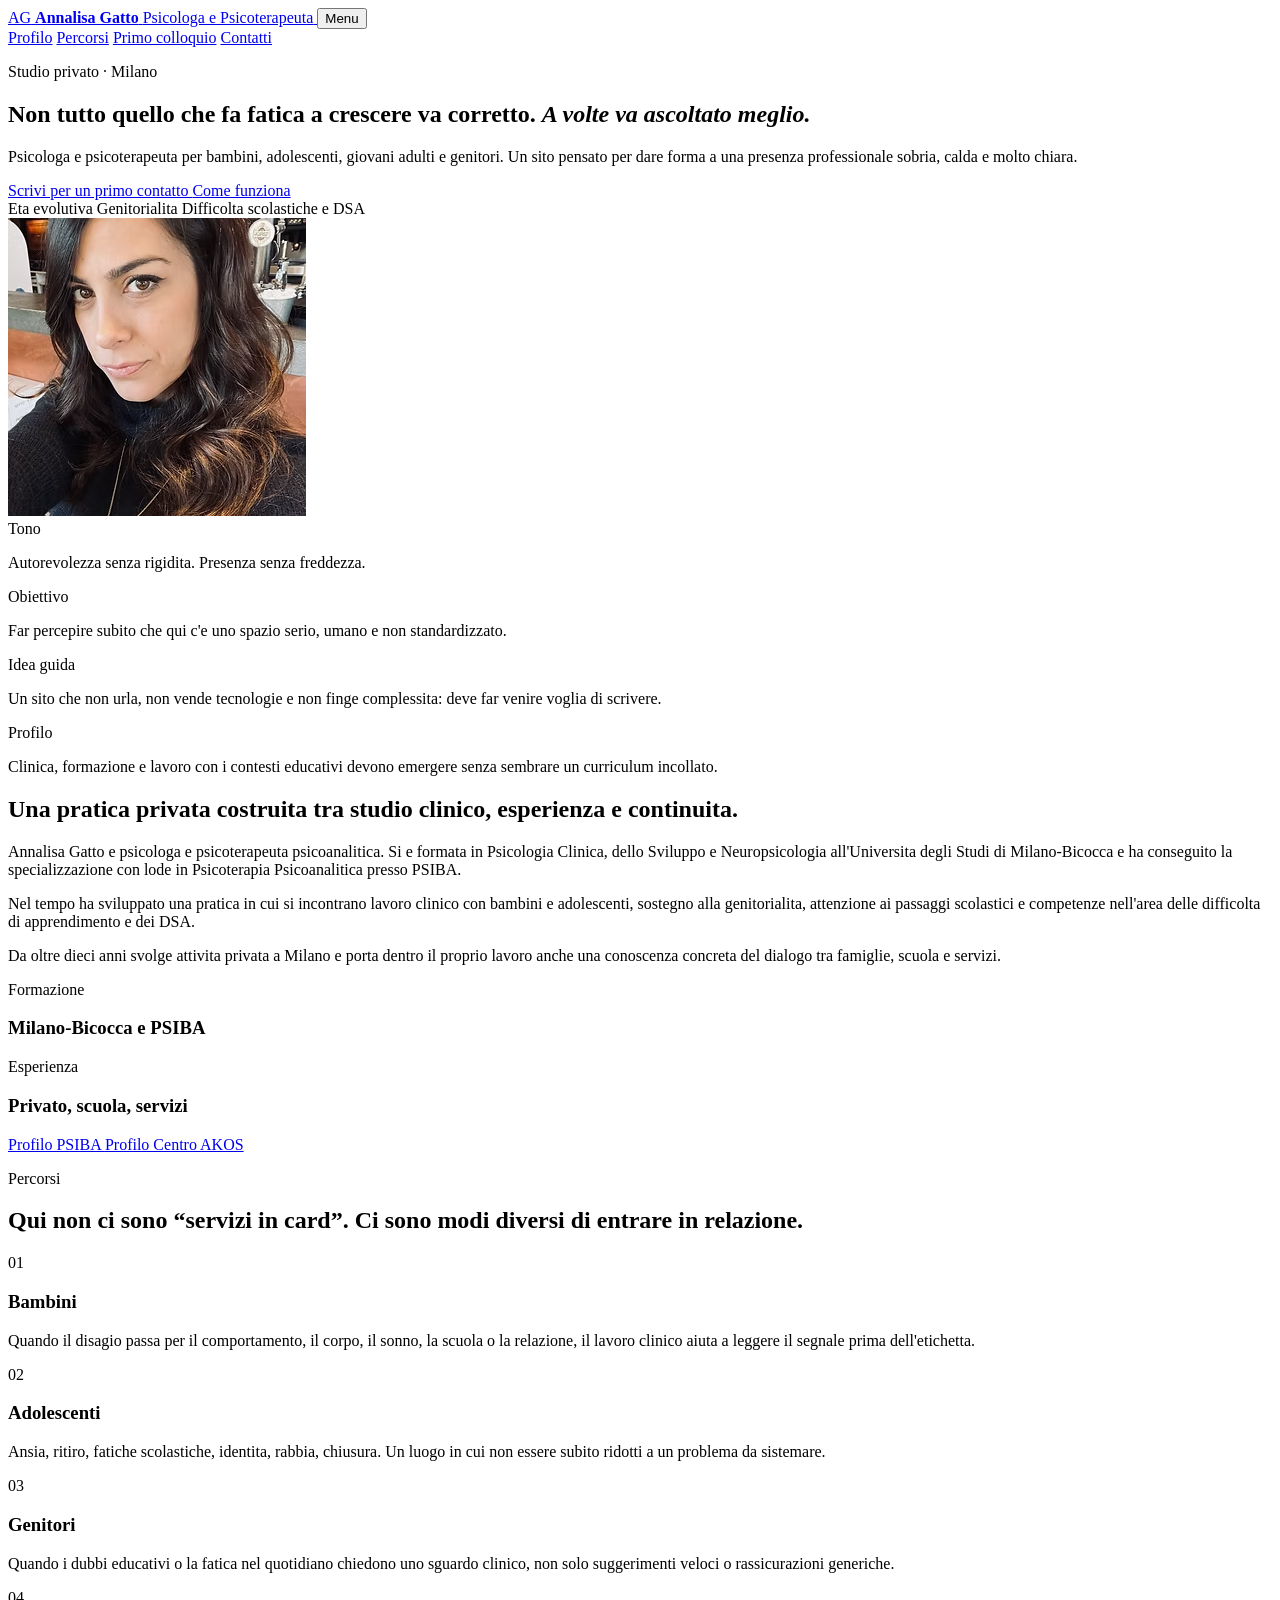
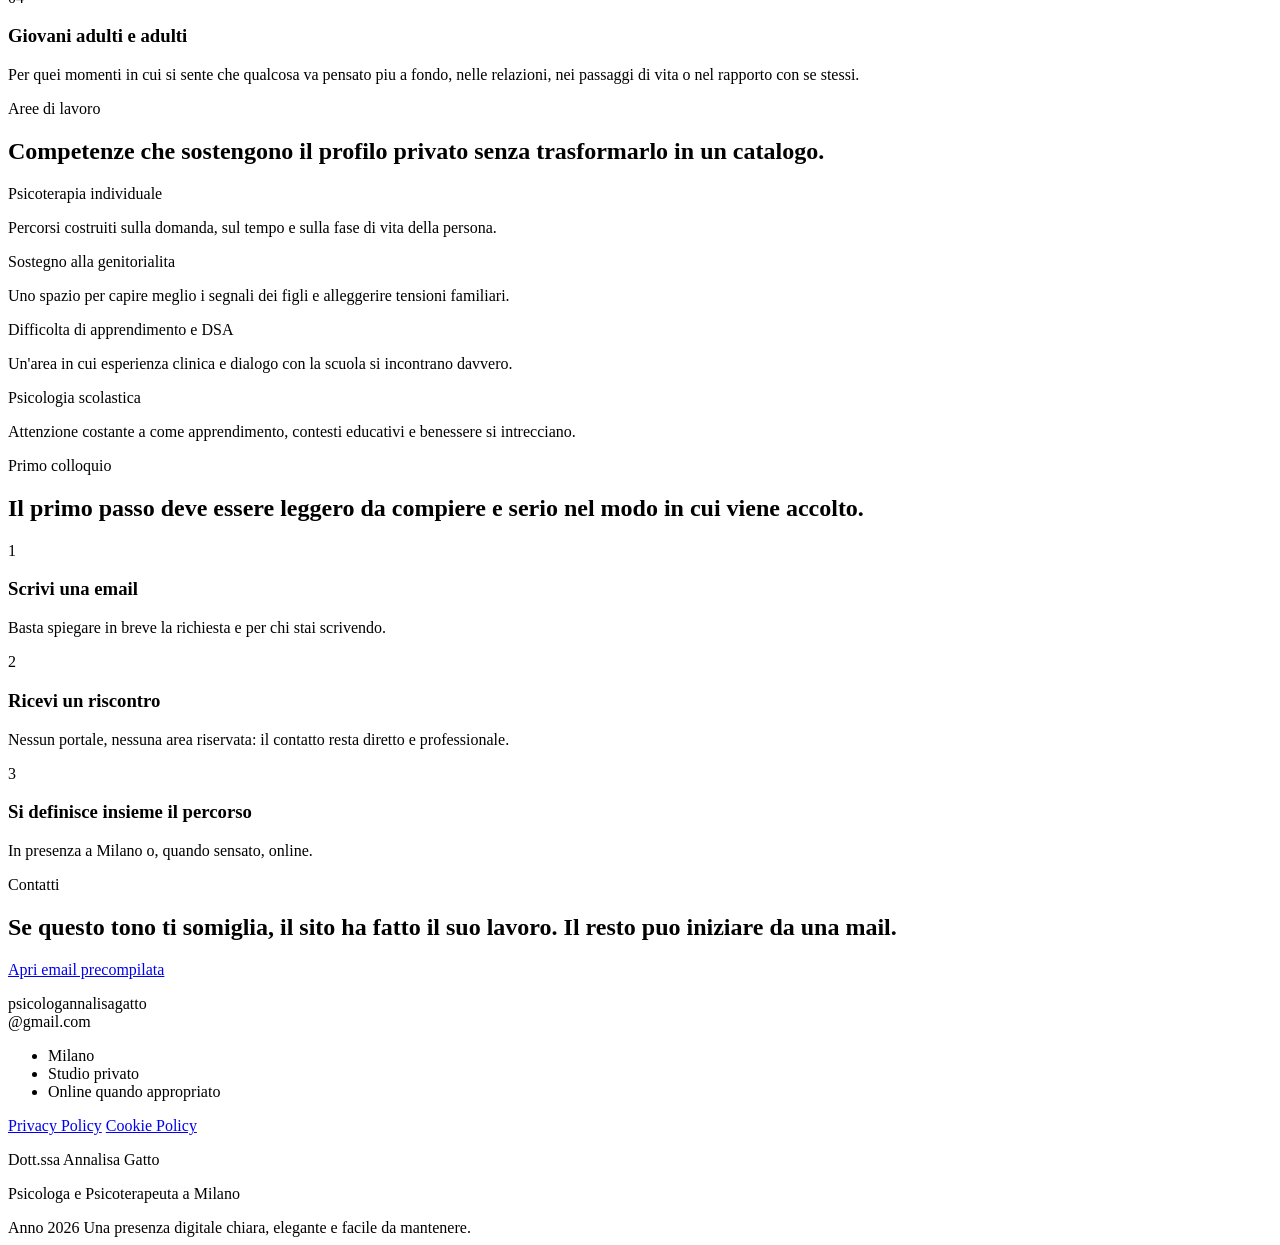
==== test1/index.html @ 2bf9d8ae "Add files via upload" ====
<!doctype html>
<html lang="it">
  <head>
    <meta charset="UTF-8" />
    <meta name="viewport" content="width=device-width, initial-scale=1.0" />
    <title>Dott.ssa Annalisa Gatto | Psicologa e Psicoterapeuta a Milano</title>
    <meta
      name="description"
      content="Psicologa e psicoterapeuta a Milano per bambini, adolescenti, giovani adulti e genitori. Uno spazio clinico di ascolto, orientamento e cura."
    />
    <meta name="theme-color" content="#d7c5b2" />
    <meta property="og:type" content="website" />
    <meta property="og:locale" content="it_IT" />
    <meta property="og:title" content="Dott.ssa Annalisa Gatto | Psicologa e Psicoterapeuta a Milano" />
    <meta
      property="og:description"
      content="Un sito essenziale ma con carattere, pensato per raccontare il lavoro clinico di Annalisa Gatto e facilitare un primo contatto."
    />
    <meta property="og:image" content="Annalisa.jpg" />
    <link rel="preconnect" href="https://fonts.googleapis.com" />
    <link rel="preconnect" href="https://fonts.gstatic.com" crossorigin />
    <link
      href="https://fonts.googleapis.com/css2?family=Instrument+Serif:ital@0;1&family=Manrope:wght@400;500;600;700;800&display=swap"
      rel="stylesheet"
    />
    <link rel="stylesheet" href="styles.css" />
  </head>
  <body>
    <div class="page-noise" aria-hidden="true"></div>
    <div class="page-frame" aria-hidden="true"></div>

    <header class="site-header">
      <div class="container header-bar">
        <a class="brand" href="#top" aria-label="Vai all'inizio della pagina">
          <span class="brand-seal">AG</span>
          <span class="brand-copy">
            <strong>Annalisa Gatto</strong>
            <span>Psicologa e Psicoterapeuta</span>
          </span>
        </a>

        <button
          class="menu-toggle"
          type="button"
          aria-expanded="false"
          aria-controls="primary-navigation"
          data-menu-toggle
        >
          Menu
        </button>

        <nav class="primary-navigation" id="primary-navigation" data-navigation>
          <a href="#profilo">Profilo</a>
          <a href="#persone">Percorsi</a>
          <a href="#primo-colloquio">Primo colloquio</a>
          <a href="#contatti">Contatti</a>
        </nav>
      </div>
    </header>

    <main id="top">
      <section class="hero-section">
        <div class="container hero-layout">
          <div class="hero-copy" data-reveal>
            <p class="kicker">Studio privato · Milano</p>
            <h1>
              Non tutto quello che fa fatica a crescere va corretto.
              <em>A volte va ascoltato meglio.</em>
            </h1>
            <p class="hero-summary">
              Psicologa e psicoterapeuta per bambini, adolescenti, giovani adulti e genitori.
              Un sito pensato per dare forma a una presenza professionale sobria, calda e molto
              chiara.
            </p>

            <div class="hero-actions">
              <a
                class="button button-primary"
                href="mailto:psicologannalisagatto@gmail.com?subject=Richiesta%20primo%20colloquio&body=Buongiorno%20Dott.ssa%20Gatto,%0A%0ALe%20scrivo%20per%20richiedere%20un%20primo%20colloquio.%0A%0AGrazie."
              >
                Scrivi per un primo contatto
              </a>
              <a class="button button-secondary" href="#primo-colloquio">Come funziona</a>
            </div>

            <div class="hero-ribbons">
              <span>Eta evolutiva</span>
              <span>Genitorialita</span>
              <span>Difficolta scolastiche e DSA</span>
            </div>
          </div>

          <div class="hero-visual" data-reveal>
            <div class="portrait-stage">
              <div class="portrait-window">
                <img
                  src="Annalisa.jpg"
                  alt="Ritratto della Dott.ssa Annalisa Gatto"
                  class="portrait-image"
                />
              </div>

              <div class="portrait-note note-left">
                <span class="note-label">Tono</span>
                <p>Autorevolezza senza rigidita. Presenza senza freddezza.</p>
              </div>

              <div class="portrait-note note-right">
                <span class="note-label">Obiettivo</span>
                <p>
                  Far percepire subito che qui c'e uno spazio serio, umano e non standardizzato.
                </p>
              </div>
            </div>
          </div>
        </div>
      </section>

      <section class="statement-band" data-reveal>
        <div class="container statement-layout">
          <p class="statement-label">Idea guida</p>
          <p class="statement-copy">
            Un sito che non urla, non vende tecnologie e non finge complessita:
            <span>deve far venire voglia di scrivere.</span>
          </p>
        </div>
      </section>

      <section class="profile-section" id="profilo">
        <div class="container profile-layout">
          <aside class="profile-margin" data-reveal>
            <p class="margin-label">Profilo</p>
            <p class="margin-quote">
              Clinica, formazione e lavoro con i contesti educativi devono emergere senza sembrare
              un curriculum incollato.
            </p>
          </aside>

          <article class="profile-essay" data-reveal>
            <h2>Una pratica privata costruita tra studio clinico, esperienza e continuita.</h2>
            <p class="lead-paragraph">
              Annalisa Gatto e psicologa e psicoterapeuta psicoanalitica. Si e formata in
              Psicologia Clinica, dello Sviluppo e Neuropsicologia all'Universita degli Studi di
              Milano-Bicocca e ha conseguito la specializzazione con lode in Psicoterapia
              Psicoanalitica presso PSIBA.
            </p>
            <p>
              Nel tempo ha sviluppato una pratica in cui si incontrano lavoro clinico con bambini e
              adolescenti, sostegno alla genitorialita, attenzione ai passaggi scolastici e
              competenze nell'area delle difficolta di apprendimento e dei DSA.
            </p>
            <p>
              Da oltre dieci anni svolge attivita privata a Milano e porta dentro il proprio lavoro
              anche una conoscenza concreta del dialogo tra famiglie, scuola e servizi.
            </p>
          </article>

          <aside class="profile-rail" data-reveal>
            <div class="rail-piece rail-piece-dark">
              <span class="rail-kicker">Formazione</span>
              <h3>Milano-Bicocca e PSIBA</h3>
            </div>

            <div class="rail-piece rail-piece-light">
              <span class="rail-kicker">Esperienza</span>
              <h3>Privato, scuola, servizi</h3>
            </div>

            <div class="rail-links">
              <a href="https://www.psiba.it/team/gatto-annalisa" target="_blank" rel="noreferrer">
                Profilo PSIBA
              </a>
              <a
                href="https://www.poliambulatoriojenner.it/dott-ssa-annalisa-gatto/"
                target="_blank"
                rel="noreferrer"
              >
                Profilo Centro AKOS
              </a>
            </div>
          </aside>
        </div>
      </section>

      <section class="lanes-section" id="persone">
        <div class="container">
          <div class="section-heading" data-reveal>
            <p class="kicker">Percorsi</p>
            <h2>Qui non ci sono “servizi in card”. Ci sono modi diversi di entrare in relazione.</h2>
          </div>

          <div class="lanes">
            <article class="lane lane-olive" data-reveal>
              <div class="lane-mark">01</div>
              <div class="lane-body">
                <h3>Bambini</h3>
                <p>
                  Quando il disagio passa per il comportamento, il corpo, il sonno, la scuola o la
                  relazione, il lavoro clinico aiuta a leggere il segnale prima dell'etichetta.
                </p>
              </div>
            </article>

            <article class="lane lane-sand" data-reveal>
              <div class="lane-mark">02</div>
              <div class="lane-body">
                <h3>Adolescenti</h3>
                <p>
                  Ansia, ritiro, fatiche scolastiche, identita, rabbia, chiusura. Un luogo in cui
                  non essere subito ridotti a un problema da sistemare.
                </p>
              </div>
            </article>

            <article class="lane lane-copper" data-reveal>
              <div class="lane-mark">03</div>
              <div class="lane-body">
                <h3>Genitori</h3>
                <p>
                  Quando i dubbi educativi o la fatica nel quotidiano chiedono uno sguardo clinico,
                  non solo suggerimenti veloci o rassicurazioni generiche.
                </p>
              </div>
            </article>

            <article class="lane lane-ink" data-reveal>
              <div class="lane-mark">04</div>
              <div class="lane-body">
                <h3>Giovani adulti e adulti</h3>
                <p>
                  Per quei momenti in cui si sente che qualcosa va pensato piu a fondo, nelle
                  relazioni, nei passaggi di vita o nel rapporto con se stessi.
                </p>
              </div>
            </article>
          </div>
        </div>
      </section>

      <section class="notebook-section" data-reveal>
        <div class="container notebook-layout">
          <div class="notebook-side">
            <p class="kicker">Aree di lavoro</p>
            <h2>Competenze che sostengono il profilo privato senza trasformarlo in un catalogo.</h2>
          </div>

          <div class="notebook-pages">
            <div class="notebook-line">
              <span>Psicoterapia individuale</span>
              <p>Percorsi costruiti sulla domanda, sul tempo e sulla fase di vita della persona.</p>
            </div>
            <div class="notebook-line">
              <span>Sostegno alla genitorialita</span>
              <p>Uno spazio per capire meglio i segnali dei figli e alleggerire tensioni familiari.</p>
            </div>
            <div class="notebook-line">
              <span>Difficolta di apprendimento e DSA</span>
              <p>Un'area in cui esperienza clinica e dialogo con la scuola si incontrano davvero.</p>
            </div>
            <div class="notebook-line">
              <span>Psicologia scolastica</span>
              <p>Attenzione costante a come apprendimento, contesti educativi e benessere si intrecciano.</p>
            </div>
          </div>
        </div>
      </section>

      <section class="path-section" id="primo-colloquio">
        <div class="container path-layout">
          <div class="path-intro" data-reveal>
            <p class="kicker">Primo colloquio</p>
            <h2>Il primo passo deve essere leggero da compiere e serio nel modo in cui viene accolto.</h2>
          </div>

          <div class="path-track">
            <article class="path-step" data-reveal>
              <span class="path-number">1</span>
              <div>
                <h3>Scrivi una email</h3>
                <p>Basta spiegare in breve la richiesta e per chi stai scrivendo.</p>
              </div>
            </article>

            <article class="path-step" data-reveal>
              <span class="path-number">2</span>
              <div>
                <h3>Ricevi un riscontro</h3>
                <p>Nessun portale, nessuna area riservata: il contatto resta diretto e professionale.</p>
              </div>
            </article>

            <article class="path-step" data-reveal>
              <span class="path-number">3</span>
              <div>
                <h3>Si definisce insieme il percorso</h3>
                <p>In presenza a Milano o, quando sensato, online.</p>
              </div>
            </article>
          </div>
        </div>
      </section>

      <section class="contact-section" id="contatti">
        <div class="container contact-layout">
          <div class="contact-main" data-reveal>
            <p class="kicker kicker-light">Contatti</p>
            <h2>
              Se questo tono ti somiglia, il sito ha fatto il suo lavoro.
              <span>Il resto puo iniziare da una mail.</span>
            </h2>

            <div class="contact-actions">
              <a
                class="button button-light"
                href="mailto:psicologannalisagatto@gmail.com?subject=Richiesta%20primo%20colloquio&body=Buongiorno%20Dott.ssa%20Gatto,%0A%0ALe%20scrivo%20per%20richiedere%20un%20primo%20colloquio.%0A%0APer%20chi%20scrivo:%20%0AMotivo%20principale:%20%0ADisponibilita:%20%0A%0AGrazie."
              >
                Apri email precompilata
              </a>
            </div>
          </div>

          <aside class="contact-rail" data-reveal>
            <p class="contact-mail">psicologannalisagatto<br />@gmail.com</p>
            <ul class="contact-list">
              <li>Milano</li>
              <li>Studio privato</li>
              <li>Online quando appropriato</li>
            </ul>
            <div class="contact-links">
              <a href="privacy.html">Privacy Policy</a>
              <a href="cookie-policy.html">Cookie Policy</a>
            </div>
          </aside>
        </div>
      </section>
    </main>

    <footer class="site-footer">
      <div class="container footer-bar">
        <div>
          <p class="footer-title">Dott.ssa Annalisa Gatto</p>
          <p class="footer-copy">Psicologa e Psicoterapeuta a Milano</p>
        </div>
        <div class="footer-meta">
          <span id="current-year"></span>
          <span>Una presenza digitale chiara, elegante e facile da mantenere.</span>
        </div>
      </div>
    </footer>

    <script src="script.js"></script>
  </body>
</html>
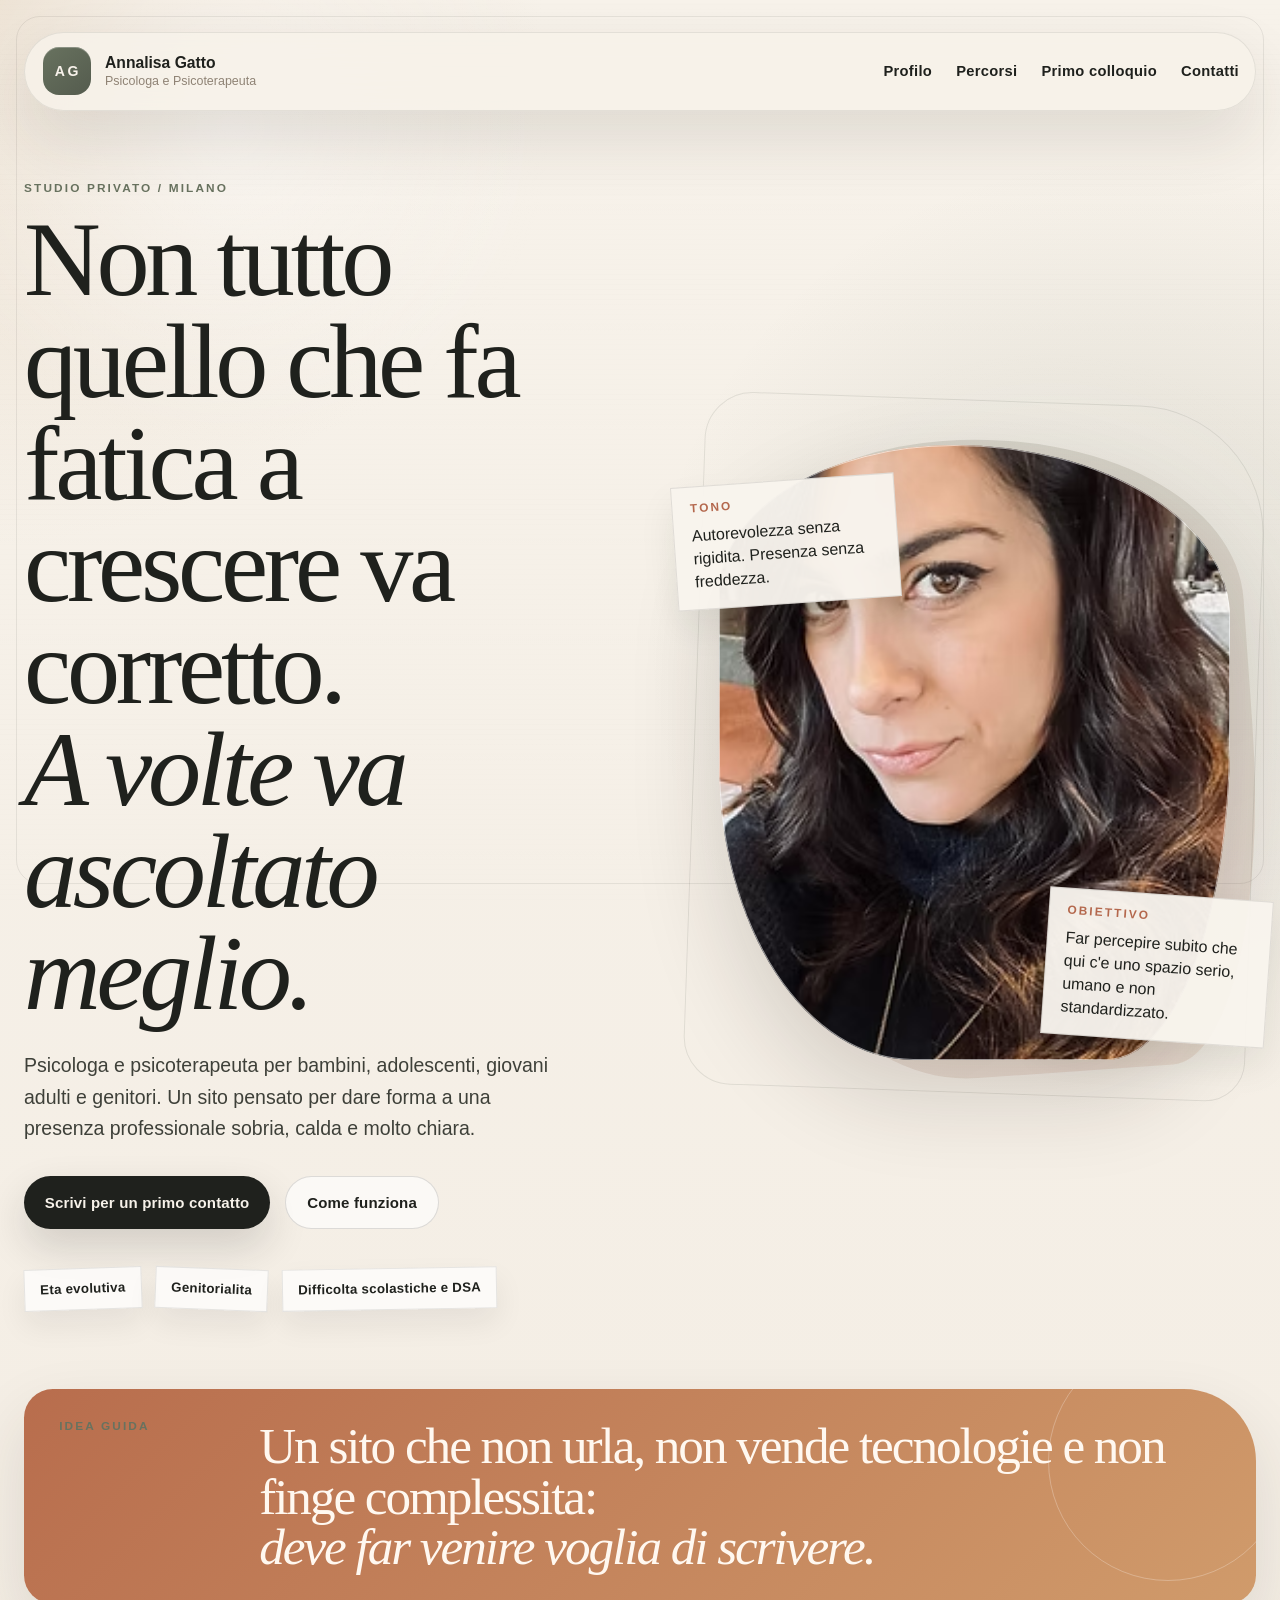
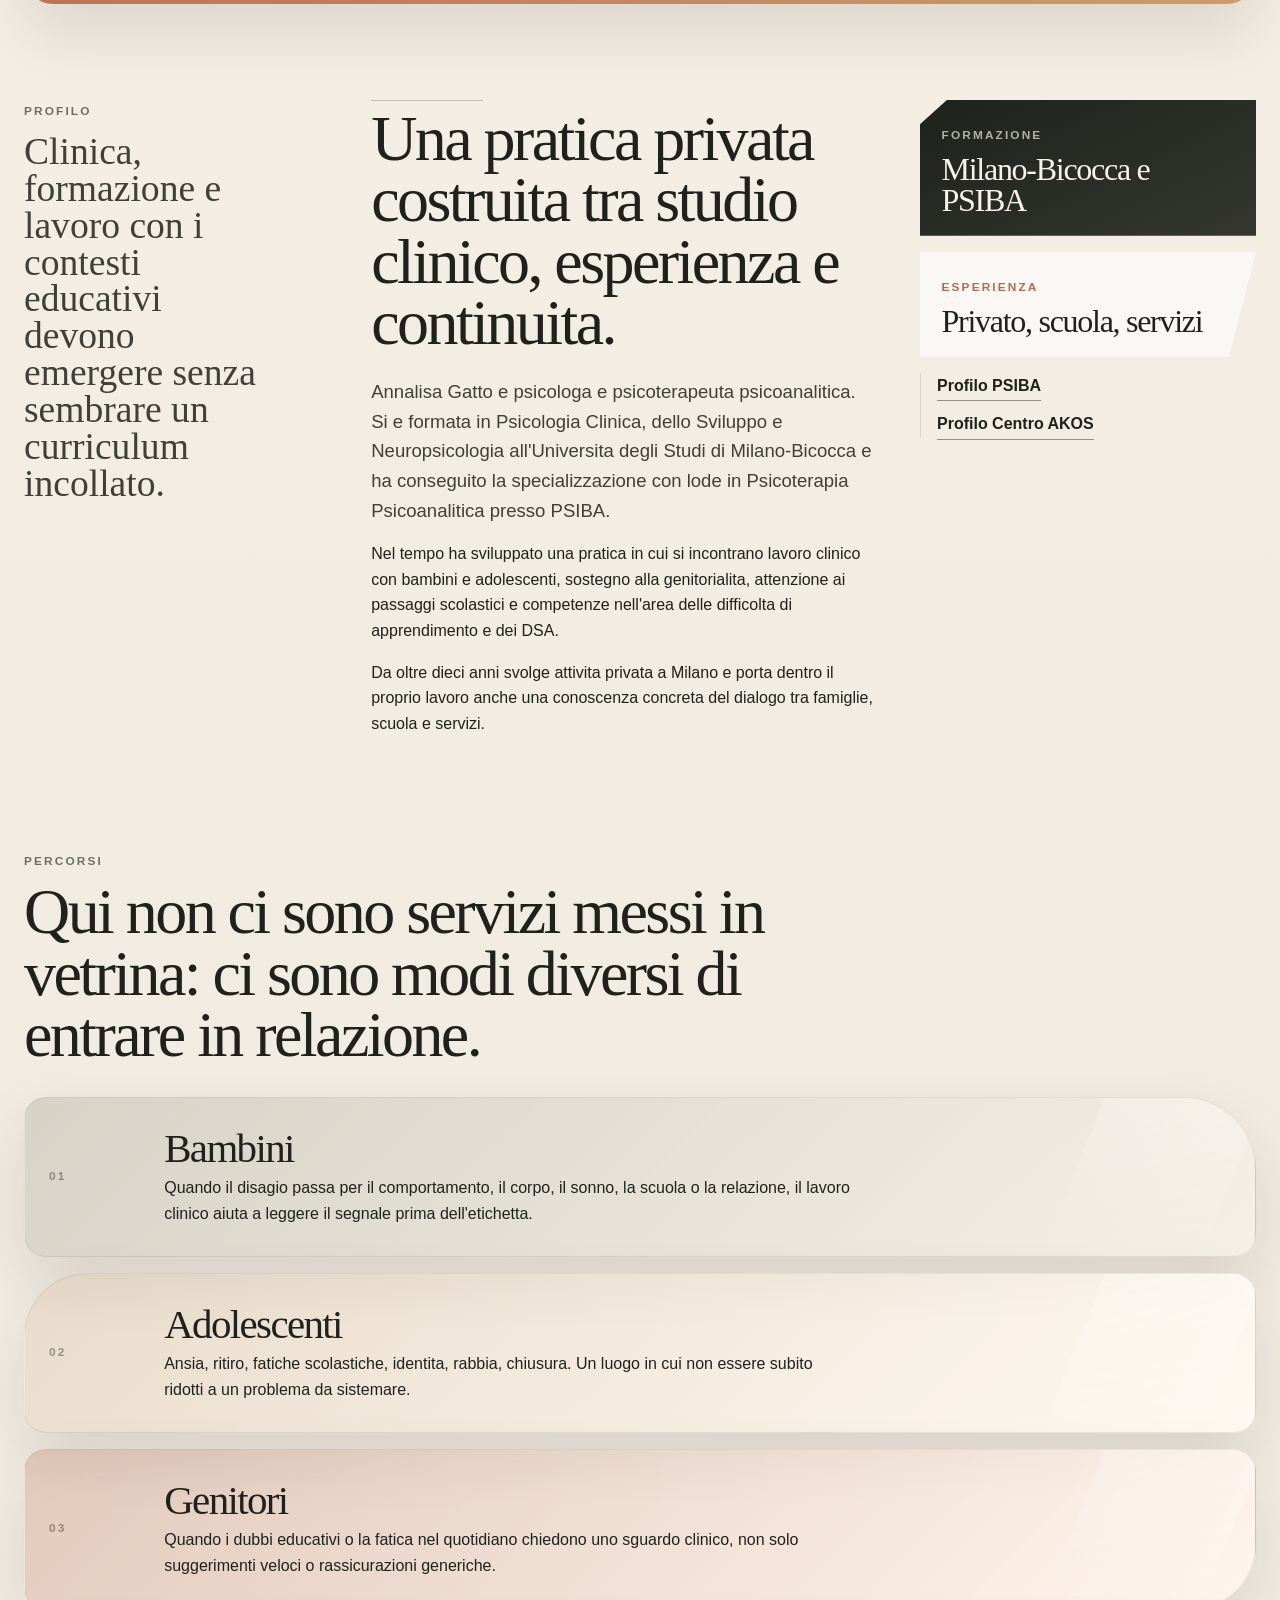
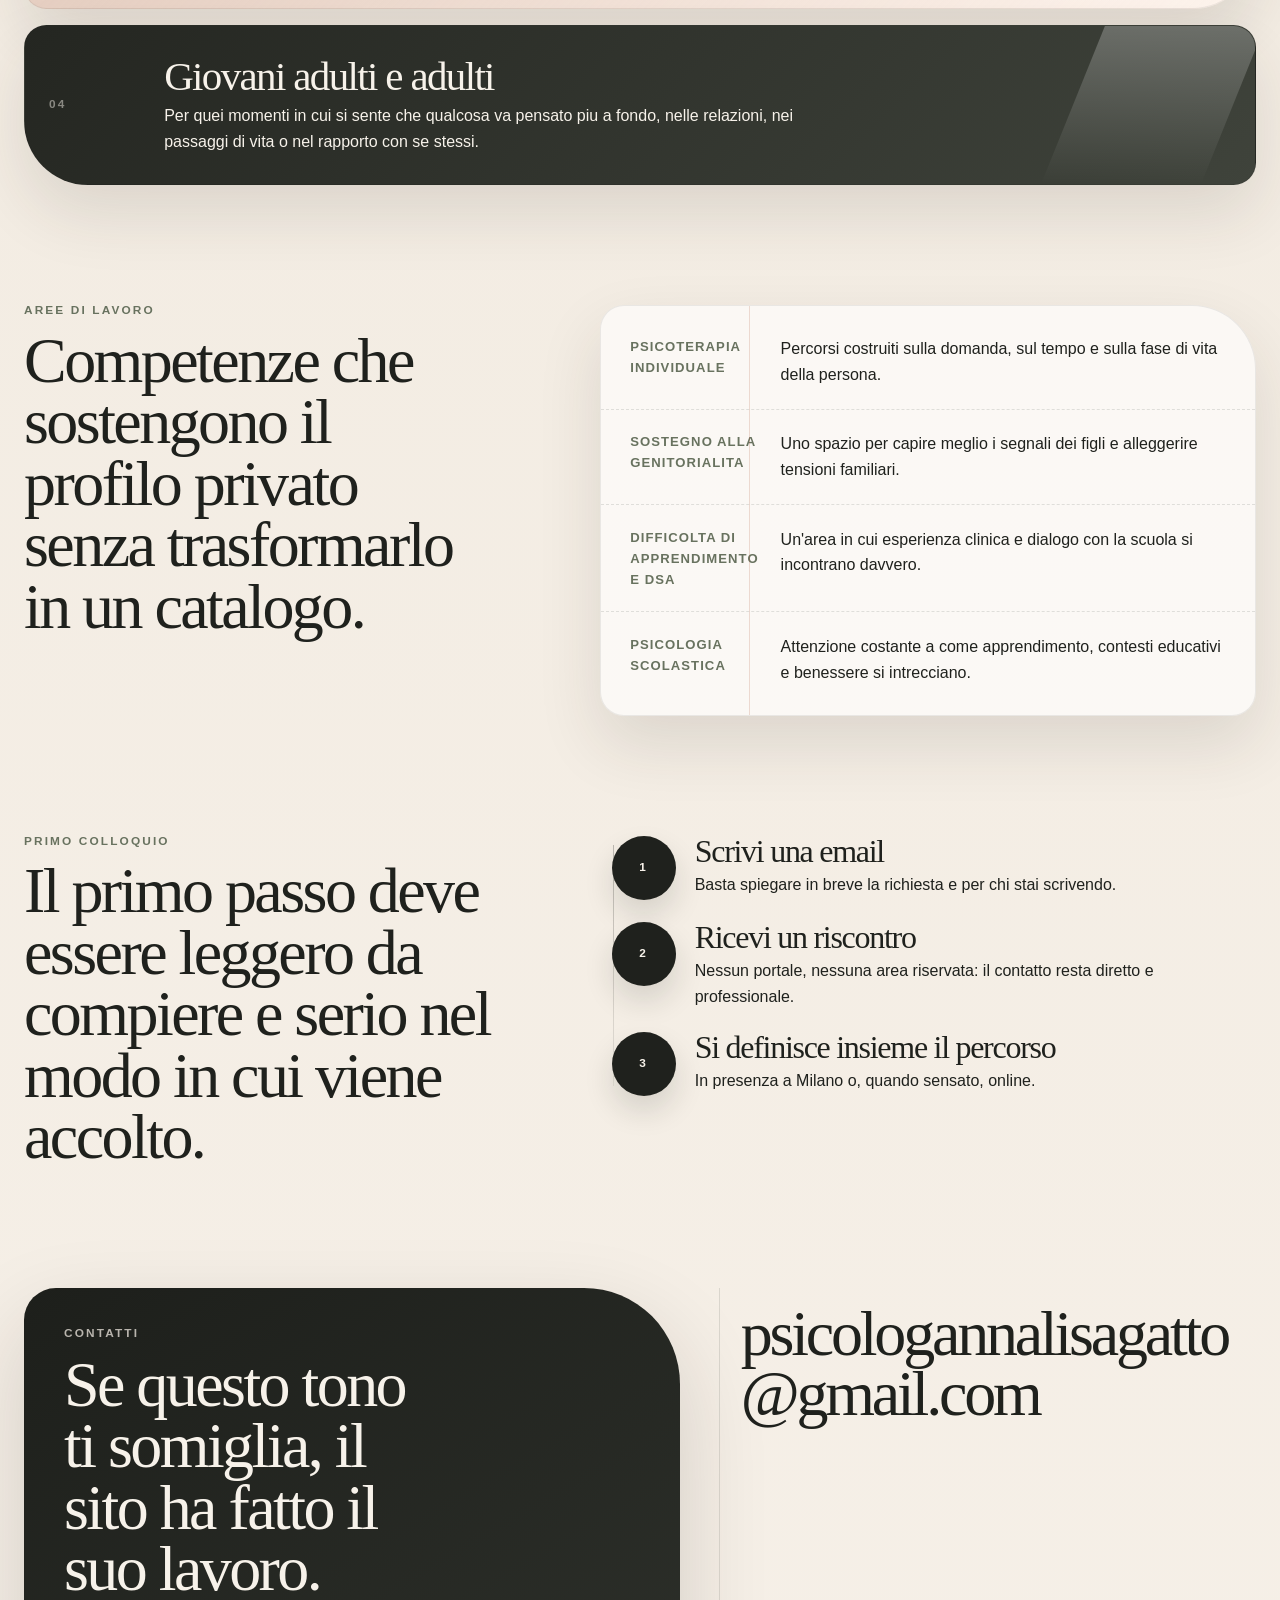
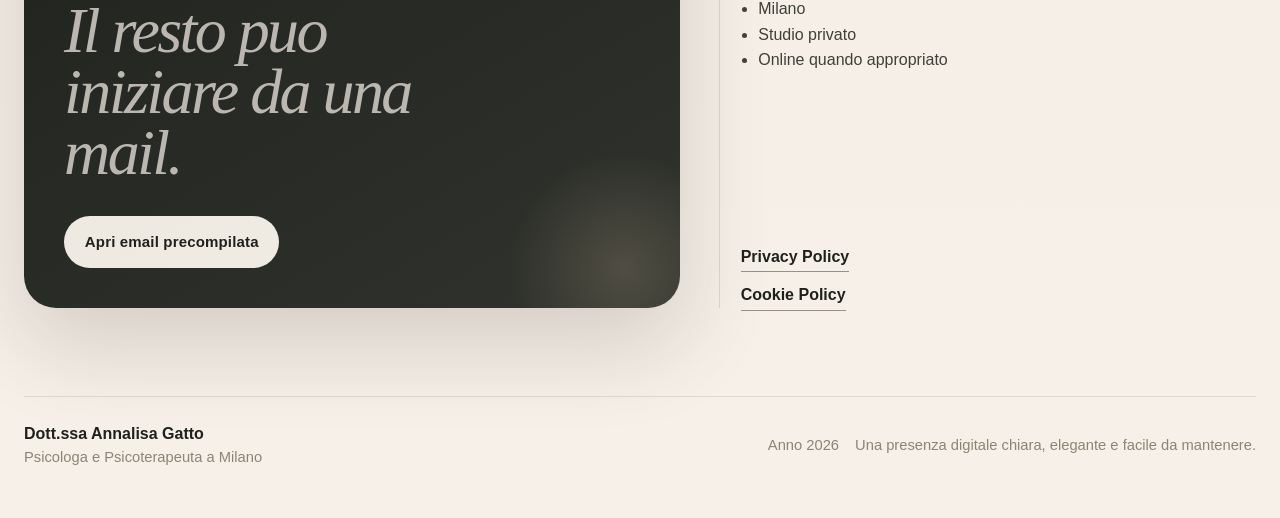
==== commit f795daf0: "Add files via upload" ====
--- a/test1/index.html
+++ b/test1/index.html
@@ -62,7 +62,7 @@
       <section class="hero-section">
         <div class="container hero-layout">
           <div class="hero-copy" data-reveal>
-            <p class="kicker">Studio privato · Milano</p>
+            <p class="kicker">Studio privato / Milano</p>
             <h1>
               Non tutto quello che fa fatica a crescere va corretto.
               <em>A volte va ascoltato meglio.</em>
@@ -186,7 +186,7 @@
         <div class="container">
           <div class="section-heading" data-reveal>
             <p class="kicker">Percorsi</p>
-            <h2>Qui non ci sono “servizi in card”. Ci sono modi diversi di entrare in relazione.</h2>
+            <h2>Qui non ci sono servizi messi in vetrina: ci sono modi diversi di entrare in relazione.</h2>
           </div>
 
           <div class="lanes">
--- a/test1/styles.css
+++ b/test1/styles.css
@@ -0,0 +1,1160 @@
+:root {
+  --paper: #f5efe6;
+  --paper-deep: #eadfce;
+  --paper-strong: #e0d0bb;
+  --ink: #1f211d;
+  --ink-soft: #3e4039;
+  --olive: #68725f;
+  --olive-soft: #919983;
+  --copper: #b4684d;
+  --sand: #d6bea0;
+  --stone: #8f8375;
+  --line: rgba(31, 33, 29, 0.12);
+  --line-strong: rgba(31, 33, 29, 0.24);
+  --shadow-soft: 0 28px 65px rgba(52, 41, 30, 0.12);
+  --shadow-strong: 0 36px 90px rgba(35, 27, 18, 0.16);
+  --max-width: 1240px;
+  --radius-large: 40px;
+  --radius-pill: 999px;
+}
+
+*,
+*::before,
+*::after {
+  box-sizing: border-box;
+}
+
+html {
+  scroll-behavior: smooth;
+}
+
+body {
+  margin: 0;
+  min-height: 100vh;
+  font-family: "Manrope", sans-serif;
+  color: var(--ink);
+  background:
+    radial-gradient(circle at top left, rgba(214, 190, 160, 0.34), transparent 34rem),
+    radial-gradient(circle at 88% 12%, rgba(104, 114, 95, 0.16), transparent 30rem),
+    linear-gradient(180deg, #f7f2ea 0%, #f2ebe1 48%, #f6f0e8 100%);
+  line-height: 1.6;
+}
+
+body::before {
+  content: "";
+  position: fixed;
+  inset: 0;
+  pointer-events: none;
+  background:
+    radial-gradient(circle at 18% 14%, rgba(255, 255, 255, 0.75), transparent 20rem),
+    radial-gradient(circle at 82% 78%, rgba(255, 255, 255, 0.44), transparent 22rem);
+  opacity: 0.75;
+}
+
+main,
+header,
+footer {
+  position: relative;
+  z-index: 1;
+}
+
+img {
+  display: block;
+  max-width: 100%;
+}
+
+a {
+  color: inherit;
+  text-decoration: none;
+}
+
+p,
+ul {
+  margin: 0;
+}
+
+h1,
+h2,
+h3 {
+  margin: 0;
+  font-family: "Instrument Serif", serif;
+  font-weight: 400;
+  letter-spacing: -0.04em;
+  line-height: 0.96;
+}
+
+section[id] {
+  scroll-margin-top: 8rem;
+}
+
+.container {
+  width: min(var(--max-width), calc(100% - 3rem));
+  margin: 0 auto;
+}
+
+.page-noise {
+  position: fixed;
+  inset: 0;
+  z-index: 0;
+  pointer-events: none;
+  opacity: 0.18;
+  background-image:
+    linear-gradient(transparent 0%, rgba(255, 255, 255, 0.18) 100%),
+    repeating-linear-gradient(
+      0deg,
+      rgba(31, 33, 29, 0.03) 0,
+      rgba(31, 33, 29, 0.03) 1px,
+      transparent 1px,
+      transparent 5px
+    );
+}
+
+.page-frame {
+  position: fixed;
+  inset: 1rem;
+  z-index: 0;
+  pointer-events: none;
+  border: 1px solid rgba(31, 33, 29, 0.08);
+  border-radius: 1.5rem;
+}
+
+.site-header {
+  position: sticky;
+  top: 1rem;
+  z-index: 30;
+  padding-top: 1rem;
+}
+
+.header-bar {
+  display: flex;
+  align-items: center;
+  justify-content: space-between;
+  gap: 1.5rem;
+  padding: 0.9rem 1rem 0.9rem 1.1rem;
+  border: 1px solid rgba(31, 33, 29, 0.09);
+  border-radius: var(--radius-pill);
+  background: rgba(247, 242, 234, 0.82);
+  box-shadow: var(--shadow-soft);
+  backdrop-filter: blur(18px);
+}
+
+.brand {
+  display: inline-flex;
+  align-items: center;
+  gap: 0.9rem;
+  min-width: 0;
+}
+
+.brand-seal {
+  display: inline-grid;
+  place-items: center;
+  width: 3rem;
+  height: 3rem;
+  border-radius: 1rem;
+  background:
+    linear-gradient(140deg, rgba(104, 114, 95, 0.9), rgba(82, 89, 76, 0.9)),
+    var(--olive);
+  color: #f8f2eb;
+  font-size: 0.88rem;
+  font-weight: 800;
+  letter-spacing: 0.2em;
+  text-indent: 0.2em;
+  box-shadow: inset 0 1px 0 rgba(255, 255, 255, 0.25);
+}
+
+.brand-copy {
+  display: flex;
+  flex-direction: column;
+  gap: 0.12rem;
+  min-width: 0;
+}
+
+.brand-copy strong {
+  font-size: 0.98rem;
+  line-height: 1.15;
+}
+
+.brand-copy span {
+  color: var(--stone);
+  font-size: 0.78rem;
+  line-height: 1.2;
+}
+
+.menu-toggle {
+  display: none;
+  border: 1px solid rgba(31, 33, 29, 0.14);
+  border-radius: var(--radius-pill);
+  background: rgba(255, 255, 255, 0.55);
+  color: var(--ink);
+  padding: 0.75rem 1rem;
+  font: inherit;
+  font-weight: 700;
+  cursor: pointer;
+}
+
+.primary-navigation {
+  display: flex;
+  align-items: center;
+  gap: 1.5rem;
+}
+
+.primary-navigation a {
+  position: relative;
+  font-size: 0.92rem;
+  font-weight: 700;
+  letter-spacing: 0.02em;
+}
+
+.primary-navigation a::after {
+  content: "";
+  position: absolute;
+  left: 0;
+  bottom: -0.35rem;
+  width: 100%;
+  height: 1px;
+  background: currentColor;
+  transform: scaleX(0);
+  transform-origin: left;
+  transition: transform 0.24s ease;
+}
+
+.primary-navigation a:hover::after,
+.primary-navigation a:focus-visible::after {
+  transform: scaleX(1);
+}
+
+.hero-section {
+  padding: 5.5rem 0 4rem;
+}
+
+.hero-layout {
+  display: grid;
+  grid-template-columns: minmax(0, 1.05fr) minmax(18rem, 0.95fr);
+  gap: 3rem;
+  align-items: center;
+}
+
+.hero-copy {
+  position: relative;
+  z-index: 1;
+}
+
+.kicker,
+.kicker-light,
+.statement-label,
+.margin-label,
+.rail-kicker,
+.note-label,
+.eyebrow,
+.path-number,
+.lane-mark {
+  font-size: 0.74rem;
+  font-weight: 800;
+  line-height: 1;
+  letter-spacing: 0.18em;
+  text-transform: uppercase;
+}
+
+.kicker,
+.statement-label,
+.margin-label,
+.eyebrow {
+  color: var(--olive);
+}
+
+.kicker-light {
+  color: rgba(245, 239, 230, 0.72);
+}
+
+.hero-copy h1 {
+  max-width: 11ch;
+  margin-top: 0.85rem;
+  font-size: clamp(4rem, 8.3vw, 7.4rem);
+}
+
+.hero-copy h1 em {
+  display: block;
+  font-style: italic;
+}
+
+.hero-summary {
+  max-width: 34rem;
+  margin-top: 1.65rem;
+  color: var(--ink-soft);
+  font-size: clamp(1.04rem, 1.8vw, 1.22rem);
+}
+
+.hero-actions,
+.contact-actions {
+  display: flex;
+  flex-wrap: wrap;
+  gap: 0.95rem;
+  margin-top: 2rem;
+}
+
+.button {
+  display: inline-flex;
+  align-items: center;
+  justify-content: center;
+  min-height: 3.25rem;
+  padding: 0.85rem 1.3rem;
+  border-radius: var(--radius-pill);
+  font-size: 0.94rem;
+  font-weight: 800;
+  letter-spacing: 0.01em;
+  transition:
+    transform 0.2s ease,
+    box-shadow 0.2s ease,
+    background-color 0.2s ease,
+    color 0.2s ease,
+    border-color 0.2s ease;
+}
+
+.button:hover,
+.button:focus-visible {
+  transform: translateY(-2px);
+}
+
+.button-primary {
+  background: var(--ink);
+  color: #f7f2ea;
+  box-shadow: 0 18px 40px rgba(31, 33, 29, 0.16);
+}
+
+.button-secondary {
+  border: 1px solid rgba(31, 33, 29, 0.14);
+  background: rgba(255, 255, 255, 0.62);
+}
+
+.button-light {
+  background: rgba(247, 242, 234, 0.96);
+  color: var(--ink);
+}
+
+.hero-ribbons {
+  display: flex;
+  flex-wrap: wrap;
+  gap: 0.85rem;
+  margin-top: 2.4rem;
+}
+
+.hero-ribbons span {
+  display: inline-flex;
+  align-items: center;
+  min-height: 2.6rem;
+  padding: 0.55rem 0.95rem;
+  border: 1px solid rgba(31, 33, 29, 0.1);
+  background: rgba(255, 255, 255, 0.7);
+  box-shadow: 0 14px 30px rgba(31, 33, 29, 0.07);
+  font-size: 0.83rem;
+  font-weight: 700;
+  letter-spacing: 0.02em;
+}
+
+.hero-ribbons span:nth-child(1) {
+  transform: rotate(-2deg);
+}
+
+.hero-ribbons span:nth-child(2) {
+  transform: rotate(2.2deg);
+}
+
+.hero-ribbons span:nth-child(3) {
+  transform: rotate(-1deg);
+}
+
+.hero-visual {
+  display: flex;
+  justify-content: flex-end;
+}
+
+.portrait-stage {
+  position: relative;
+  width: min(39rem, 100%);
+  padding: 2.8rem 1.6rem 2rem;
+}
+
+.portrait-stage::before {
+  content: "";
+  position: absolute;
+  inset: 2.4rem 0.1rem 1rem 2.8rem;
+  border-radius: 44% 56% 20% 42% / 22% 28% 52% 48%;
+  background: linear-gradient(155deg, rgba(104, 114, 95, 0.2), rgba(180, 104, 77, 0.14));
+  transform: rotate(-4deg);
+}
+
+.portrait-stage::after {
+  content: "";
+  position: absolute;
+  inset: 0;
+  border: 1px solid rgba(31, 33, 29, 0.09);
+  border-radius: 3rem 8rem 2.5rem 3rem;
+  transform: rotate(2deg);
+}
+
+.portrait-window {
+  position: relative;
+  z-index: 1;
+  aspect-ratio: 0.83;
+  overflow: hidden;
+  border-radius: 46% 54% 24% 38% / 24% 28% 52% 48%;
+  box-shadow: var(--shadow-strong);
+}
+
+.portrait-window::after {
+  content: "";
+  position: absolute;
+  inset: 0;
+  border: 1px solid rgba(255, 255, 255, 0.55);
+  border-radius: inherit;
+}
+
+.portrait-image {
+  width: 100%;
+  height: 100%;
+  object-fit: cover;
+}
+
+.portrait-note {
+  position: absolute;
+  z-index: 2;
+  width: min(14rem, 48vw);
+  padding: 1rem 1.05rem 1rem 1.1rem;
+  border: 1px solid rgba(31, 33, 29, 0.11);
+  background: rgba(248, 244, 238, 0.96);
+  box-shadow: 0 18px 36px rgba(31, 33, 29, 0.08);
+  line-height: 1.45;
+}
+
+.note-left {
+  top: 5rem;
+  left: -1.2rem;
+  transform: rotate(-4deg);
+}
+
+.note-right {
+  right: -0.8rem;
+  bottom: 3.2rem;
+  transform: rotate(4deg);
+}
+
+.note-label {
+  display: block;
+  margin-bottom: 0.55rem;
+  color: var(--copper);
+}
+
+.statement-band {
+  padding: 1rem 0 4rem;
+}
+
+.statement-layout {
+  position: relative;
+  display: grid;
+  grid-template-columns: 11rem minmax(0, 1fr);
+  gap: 1.5rem;
+  align-items: start;
+  padding: 2rem 2.2rem;
+  border-radius: 1.8rem 4.5rem 1.8rem 1.8rem;
+  background: linear-gradient(135deg, #b86d4d 0%, #d09b6b 100%);
+  color: #fff8f0;
+  box-shadow: var(--shadow-soft);
+  overflow: hidden;
+}
+
+.statement-layout::after {
+  content: "";
+  position: absolute;
+  top: -3rem;
+  right: -2rem;
+  width: 15rem;
+  height: 15rem;
+  border-radius: 50%;
+  border: 1px solid rgba(255, 255, 255, 0.26);
+}
+
+.statement-copy {
+  font-family: "Instrument Serif", serif;
+  font-size: clamp(2rem, 4vw, 3.2rem);
+  letter-spacing: -0.04em;
+  line-height: 0.98;
+}
+
+.statement-copy span {
+  display: block;
+  font-style: italic;
+}
+
+.profile-section,
+.lanes-section,
+.notebook-section,
+.path-section,
+.contact-section {
+  padding: 2rem 0 5.5rem;
+}
+
+.profile-layout {
+  display: grid;
+  grid-template-columns: minmax(0, 0.72fr) minmax(0, 1.2fr) minmax(15rem, 0.8fr);
+  gap: 2rem 2.8rem;
+  align-items: start;
+}
+
+.profile-margin {
+  padding-top: 0.4rem;
+}
+
+.margin-quote {
+  max-width: 15rem;
+  margin-top: 1rem;
+  font-family: "Instrument Serif", serif;
+  font-size: clamp(1.7rem, 3vw, 2.35rem);
+  line-height: 0.98;
+  color: var(--ink-soft);
+}
+
+.profile-essay {
+  position: relative;
+  padding-top: 0.5rem;
+}
+
+.profile-essay::before {
+  content: "";
+  position: absolute;
+  top: 0;
+  left: 0;
+  width: 7rem;
+  height: 1px;
+  background: var(--line-strong);
+}
+
+.profile-essay h2,
+.section-heading h2,
+.notebook-side h2,
+.path-intro h2,
+.contact-main h2,
+.legal-copy h1 {
+  font-size: clamp(2.8rem, 5vw, 4.8rem);
+}
+
+.lead-paragraph {
+  margin-top: 1.45rem;
+  color: var(--ink-soft);
+  font-size: 1.16rem;
+}
+
+.profile-essay p + p {
+  margin-top: 1rem;
+}
+
+.profile-rail {
+  display: grid;
+  gap: 1rem;
+}
+
+.rail-piece {
+  position: relative;
+  padding: 1.3rem 1.25rem 1.25rem 1.35rem;
+  box-shadow: var(--shadow-soft);
+}
+
+.rail-piece h3 {
+  margin-top: 0.5rem;
+  font-size: 2rem;
+}
+
+.rail-piece-dark {
+  color: #f7f2ea;
+  background: linear-gradient(155deg, var(--ink), #34362f);
+  clip-path: polygon(8% 0, 100% 0, 100% 100%, 0 100%, 0 18%);
+}
+
+.rail-piece-light {
+  background: rgba(255, 255, 255, 0.6);
+  clip-path: polygon(0 0, 100% 0, 92% 100%, 0 100%);
+}
+
+.rail-kicker {
+  color: rgba(247, 242, 234, 0.68);
+}
+
+.rail-piece-light .rail-kicker {
+  color: var(--copper);
+}
+
+.rail-links {
+  display: flex;
+  flex-direction: column;
+  gap: 0.8rem;
+  padding-left: 1rem;
+  border-left: 1px solid rgba(31, 33, 29, 0.12);
+}
+
+.rail-links a,
+.contact-links a,
+.legal-copy a {
+  position: relative;
+  width: fit-content;
+  font-weight: 700;
+}
+
+.rail-links a::after,
+.contact-links a::after,
+.legal-copy a::after {
+  content: "";
+  position: absolute;
+  left: 0;
+  bottom: -0.18rem;
+  width: 100%;
+  height: 1px;
+  background: currentColor;
+  opacity: 0.45;
+}
+
+.section-heading {
+  max-width: 54rem;
+  margin-bottom: 2rem;
+}
+
+.section-heading h2 {
+  margin-top: 0.8rem;
+}
+
+.lanes {
+  display: grid;
+  gap: 1rem;
+}
+
+.lane {
+  position: relative;
+  display: grid;
+  grid-template-columns: 6rem minmax(0, 1fr);
+  gap: 1.2rem;
+  align-items: center;
+  min-height: 10rem;
+  padding: 1.35rem 1.5rem;
+  border: 1px solid rgba(31, 33, 29, 0.07);
+  box-shadow: var(--shadow-soft);
+  overflow: hidden;
+  transition: transform 0.22s ease;
+}
+
+.lane:hover {
+  transform: translateX(0.3rem);
+}
+
+.lane::after {
+  content: "";
+  position: absolute;
+  top: 0;
+  right: 1.4rem;
+  width: 10rem;
+  height: 100%;
+  background: linear-gradient(180deg, rgba(255, 255, 255, 0.25), transparent);
+  transform: skewX(-22deg);
+}
+
+.lane-mark {
+  position: relative;
+  z-index: 1;
+  color: rgba(31, 33, 29, 0.42);
+}
+
+.lane-body {
+  position: relative;
+  z-index: 1;
+}
+
+.lane-body h3 {
+  font-size: clamp(2rem, 3.2vw, 3rem);
+}
+
+.lane-body p {
+  max-width: 43rem;
+  margin-top: 0.45rem;
+}
+
+.lane-olive {
+  background: linear-gradient(135deg, rgba(104, 114, 95, 0.2), rgba(245, 239, 230, 0.94));
+  border-radius: 1.4rem 4.5rem 1.4rem 1.4rem;
+}
+
+.lane-sand {
+  background: linear-gradient(135deg, rgba(214, 190, 160, 0.34), rgba(255, 249, 242, 0.95));
+  border-radius: 4rem 1.4rem 1.4rem 1.4rem;
+}
+
+.lane-copper {
+  background: linear-gradient(135deg, rgba(180, 104, 77, 0.26), rgba(255, 245, 238, 0.95));
+  border-radius: 1.4rem 1.4rem 4rem 1.4rem;
+}
+
+.lane-ink {
+  color: #f7f2ea;
+  background: linear-gradient(135deg, #242621, #3f433b);
+  border-radius: 1.4rem 1.4rem 1.4rem 4rem;
+}
+
+.lane-ink .lane-mark {
+  color: rgba(247, 242, 234, 0.48);
+}
+
+.notebook-layout {
+  display: grid;
+  grid-template-columns: minmax(0, 0.9fr) minmax(0, 1.1fr);
+  gap: 2rem 2.5rem;
+  align-items: start;
+}
+
+.notebook-side {
+  max-width: 28rem;
+}
+
+.notebook-side h2 {
+  margin-top: 0.8rem;
+}
+
+.notebook-pages {
+  position: relative;
+  padding: 0.5rem 0;
+  border: 1px solid rgba(31, 33, 29, 0.08);
+  border-radius: 1.5rem 4rem 1.5rem 1.5rem;
+  background: rgba(255, 255, 255, 0.62);
+  box-shadow: var(--shadow-soft);
+  overflow: hidden;
+}
+
+.notebook-pages::before {
+  content: "";
+  position: absolute;
+  top: 0;
+  bottom: 0;
+  left: 9.2rem;
+  width: 1px;
+  background: rgba(180, 104, 77, 0.22);
+}
+
+.notebook-line {
+  display: grid;
+  grid-template-columns: 8rem minmax(0, 1fr);
+  gap: 1.4rem;
+  padding: 1.35rem 1.8rem 1.35rem 1.8rem;
+}
+
+.notebook-line + .notebook-line {
+  border-top: 1px dashed rgba(31, 33, 29, 0.12);
+}
+
+.notebook-line span {
+  color: var(--olive);
+  font-size: 0.82rem;
+  font-weight: 800;
+  letter-spacing: 0.08em;
+  text-transform: uppercase;
+}
+
+.path-layout {
+  display: grid;
+  grid-template-columns: minmax(0, 0.86fr) minmax(0, 1.14fr);
+  gap: 2rem 3rem;
+  align-items: start;
+}
+
+.path-intro h2 {
+  margin-top: 0.8rem;
+}
+
+.path-track {
+  position: relative;
+  display: grid;
+  gap: 1.4rem;
+  padding-left: 1.9rem;
+}
+
+.path-track::before {
+  content: "";
+  position: absolute;
+  top: 0.6rem;
+  bottom: 0.6rem;
+  left: 2rem;
+  width: 1px;
+  background: linear-gradient(180deg, rgba(31, 33, 29, 0.26), rgba(31, 33, 29, 0.08));
+}
+
+.path-step {
+  position: relative;
+  display: grid;
+  grid-template-columns: 4rem minmax(0, 1fr);
+  gap: 1.2rem;
+  align-items: start;
+}
+
+.path-number {
+  position: relative;
+  z-index: 1;
+  display: inline-grid;
+  place-items: center;
+  width: 4rem;
+  height: 4rem;
+  border-radius: 50%;
+  background: var(--ink);
+  color: #f7f2ea;
+  box-shadow: 0 15px 30px rgba(31, 33, 29, 0.14);
+}
+
+.path-step h3 {
+  font-size: 2rem;
+}
+
+.path-step p {
+  margin-top: 0.35rem;
+}
+
+.contact-layout {
+  display: grid;
+  grid-template-columns: minmax(0, 1.1fr) minmax(16rem, 0.9fr);
+  gap: 2rem 2.4rem;
+  align-items: stretch;
+}
+
+.contact-main {
+  position: relative;
+  padding: 2.5rem;
+  border-radius: 2rem 6rem 2rem 2rem;
+  color: #f7f2ea;
+  background: linear-gradient(150deg, #1d1f1b 0%, #30332d 100%);
+  box-shadow: var(--shadow-strong);
+  overflow: hidden;
+}
+
+.contact-main::after {
+  content: "";
+  position: absolute;
+  right: -4rem;
+  bottom: -5rem;
+  width: 15rem;
+  height: 15rem;
+  border-radius: 50%;
+  background: radial-gradient(circle, rgba(214, 190, 160, 0.2), transparent 68%);
+}
+
+.contact-main h2 {
+  margin-top: 0.9rem;
+  max-width: 11ch;
+}
+
+.contact-main h2 span {
+  display: block;
+  color: rgba(245, 239, 230, 0.72);
+  font-style: italic;
+}
+
+.contact-rail {
+  display: flex;
+  flex-direction: column;
+  justify-content: space-between;
+  gap: 2rem;
+  padding: 1rem 0 0 1.3rem;
+  border-left: 1px solid rgba(31, 33, 29, 0.12);
+}
+
+.contact-mail {
+  font-family: "Instrument Serif", serif;
+  font-size: clamp(2.7rem, 5vw, 4.4rem);
+  line-height: 0.95;
+  letter-spacing: -0.05em;
+}
+
+.contact-list {
+  padding-left: 1.1rem;
+  color: var(--ink-soft);
+}
+
+.contact-links {
+  display: flex;
+  flex-direction: column;
+  gap: 0.8rem;
+}
+
+.site-footer {
+  padding: 0 0 3rem;
+}
+
+.footer-bar {
+  display: flex;
+  justify-content: space-between;
+  gap: 2rem;
+  padding-top: 1.5rem;
+  border-top: 1px solid rgba(31, 33, 29, 0.1);
+}
+
+.footer-title {
+  font-size: 1rem;
+  font-weight: 800;
+}
+
+.footer-copy,
+.footer-meta {
+  color: var(--stone);
+  font-size: 0.92rem;
+}
+
+.footer-meta {
+  display: flex;
+  gap: 1rem;
+  align-items: center;
+  text-align: right;
+}
+
+.legal-page {
+  background:
+    radial-gradient(circle at 8% 8%, rgba(214, 190, 160, 0.28), transparent 22rem),
+    linear-gradient(180deg, #f7f2ea 0%, #f3ecdf 100%);
+}
+
+.legal-hero {
+  padding: 2rem 0 4rem;
+}
+
+.legal-topbar {
+  display: flex;
+  align-items: center;
+  justify-content: space-between;
+  gap: 1rem;
+  padding: 1rem 1.1rem;
+  border: 1px solid rgba(31, 33, 29, 0.09);
+  border-radius: var(--radius-pill);
+  background: rgba(247, 242, 234, 0.82);
+  box-shadow: var(--shadow-soft);
+}
+
+.legal-card {
+  max-width: 58rem;
+  margin: 2.2rem auto 0;
+  padding: 2.2rem;
+  border: 1px solid rgba(31, 33, 29, 0.09);
+  border-radius: 2rem 5rem 2rem 2rem;
+  background: rgba(255, 255, 255, 0.7);
+  box-shadow: var(--shadow-soft);
+}
+
+.legal-copy {
+  max-width: 45rem;
+}
+
+.legal-copy h1 {
+  margin-top: 0.8rem;
+}
+
+.legal-copy section {
+  margin-top: 2rem;
+}
+
+.legal-copy h3 {
+  font-size: 2rem;
+}
+
+.legal-copy p {
+  margin-top: 0.5rem;
+  color: var(--ink-soft);
+}
+
+[data-reveal] {
+  opacity: 0;
+  transform: translateY(1.6rem);
+  transition:
+    opacity 0.7s ease,
+    transform 0.7s ease;
+}
+
+[data-reveal].is-visible {
+  opacity: 1;
+  transform: translateY(0);
+}
+
+@media (max-width: 1100px) {
+  .hero-layout,
+  .profile-layout,
+  .notebook-layout,
+  .path-layout,
+  .contact-layout {
+    grid-template-columns: 1fr;
+  }
+
+  .hero-visual {
+    justify-content: flex-start;
+  }
+
+  .profile-rail {
+    grid-template-columns: repeat(3, minmax(0, 1fr));
+    align-items: start;
+  }
+
+  .statement-layout {
+    grid-template-columns: 1fr;
+  }
+}
+
+@media (max-width: 820px) {
+  .page-frame {
+    inset: 0.65rem;
+    border-radius: 1rem;
+  }
+
+  .container {
+    width: min(var(--max-width), calc(100% - 1.5rem));
+  }
+
+  .site-header {
+    top: 0.7rem;
+    padding-top: 0.7rem;
+  }
+
+  .header-bar,
+  .legal-topbar {
+    align-items: flex-start;
+    border-radius: 1.5rem;
+  }
+
+  .menu-toggle {
+    display: inline-flex;
+  }
+
+  .primary-navigation {
+    position: absolute;
+    top: calc(100% + 0.75rem);
+    right: 0;
+    display: none;
+    min-width: 13rem;
+    padding: 0.85rem;
+    border: 1px solid rgba(31, 33, 29, 0.09);
+    border-radius: 1.25rem;
+    background: rgba(247, 242, 234, 0.95);
+    box-shadow: var(--shadow-soft);
+  }
+
+  .primary-navigation.is-open {
+    display: grid;
+    gap: 0.9rem;
+  }
+
+  .hero-section {
+    padding-top: 4.2rem;
+  }
+
+  .hero-ribbons span {
+    transform: none;
+  }
+
+  .portrait-stage {
+    padding: 1rem 0 0;
+  }
+
+  .portrait-stage::after {
+    border-radius: 2rem 4rem 2rem 2rem;
+  }
+
+  .portrait-note {
+    position: static;
+    width: 100%;
+    margin-top: 1rem;
+    transform: none;
+  }
+
+  .lanes {
+    gap: 0.85rem;
+  }
+
+  .lane {
+    grid-template-columns: 1fr;
+    gap: 0.45rem;
+  }
+
+  .lane::after {
+    display: none;
+  }
+
+  .notebook-pages::before,
+  .path-track::before {
+    display: none;
+  }
+
+  .notebook-line,
+  .path-step {
+    grid-template-columns: 1fr;
+  }
+
+  .path-track {
+    padding-left: 0;
+  }
+
+  .contact-main,
+  .legal-card,
+  .statement-layout {
+    border-radius: 1.5rem 2.8rem 1.5rem 1.5rem;
+  }
+
+  .contact-rail {
+    padding-left: 0;
+    border-left: 0;
+    border-top: 1px solid rgba(31, 33, 29, 0.12);
+    padding-top: 1.4rem;
+  }
+
+  .footer-bar,
+  .footer-meta,
+  .legal-topbar {
+    flex-direction: column;
+    align-items: flex-start;
+    text-align: left;
+  }
+}
+
+@media (max-width: 620px) {
+  body {
+    font-size: 0.96rem;
+  }
+
+  .hero-copy h1,
+  .profile-essay h2,
+  .section-heading h2,
+  .notebook-side h2,
+  .path-intro h2,
+  .contact-main h2,
+  .legal-copy h1 {
+    font-size: clamp(2.8rem, 13vw, 4.3rem);
+  }
+
+  .brand-copy strong {
+    font-size: 0.9rem;
+  }
+
+  .brand-copy span {
+    font-size: 0.72rem;
+  }
+
+  .hero-summary,
+  .lead-paragraph {
+    font-size: 1rem;
+  }
+
+  .profile-rail {
+    grid-template-columns: 1fr;
+  }
+
+  .rail-piece h3,
+  .lane-body h3,
+  .path-step h3,
+  .legal-copy h3 {
+    font-size: 1.8rem;
+  }
+
+  .contact-main,
+  .legal-card {
+    padding: 1.6rem;
+  }
+
+  .contact-mail {
+    font-size: clamp(2.35rem, 11vw, 3.6rem);
+  }
+}
